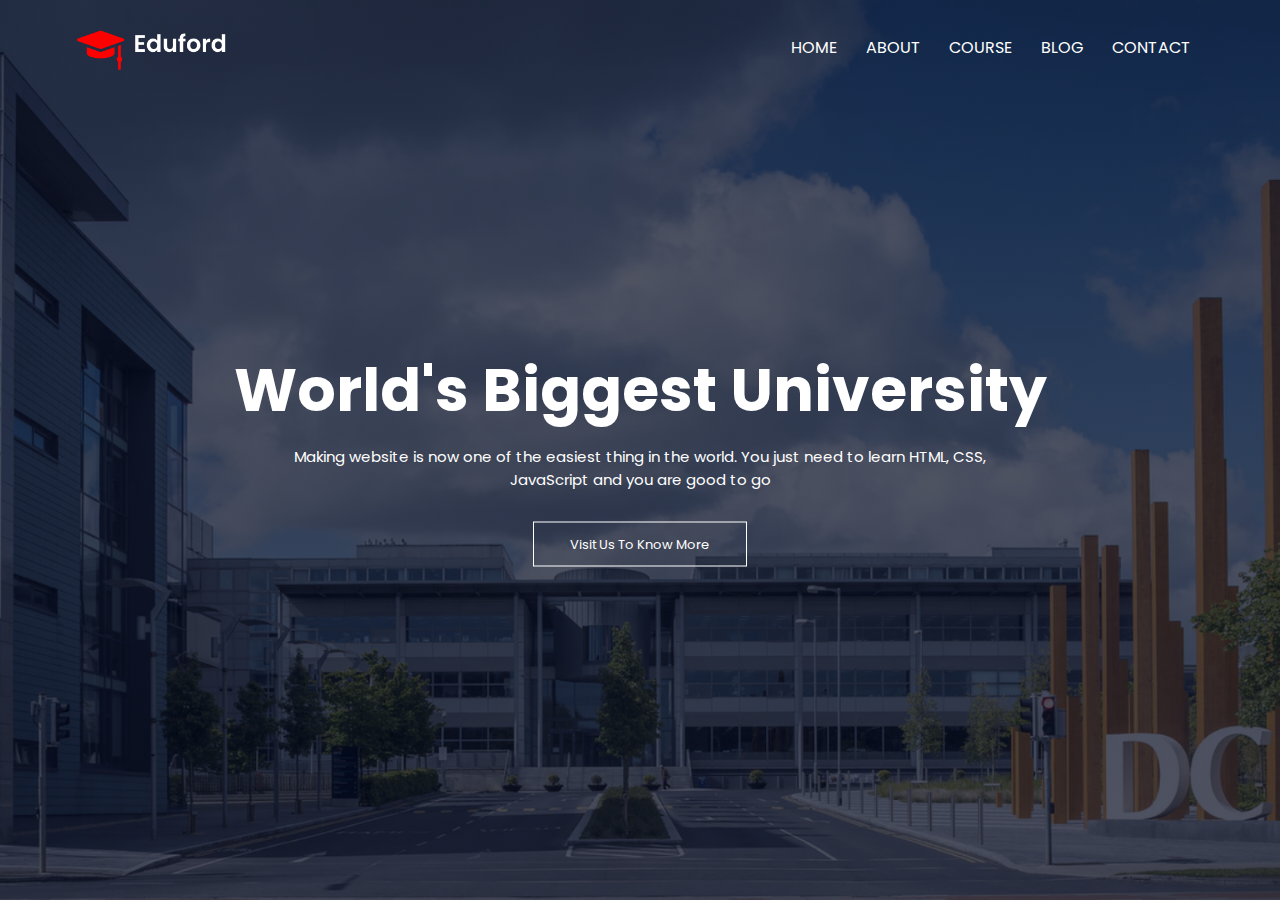
==== index.html @ 7cea9699 "1st commit" ====
<!DOCTYPE html>
<html lang="en">
<head>
  <meta charset="UTF-8">
  <meta name="viewport" content="width=device-width, initial-scale=1.0">
  <link rel="preconnect" href="https://fonts.googleapis.com">
<link rel="preconnect" href="https://fonts.gstatic.com" crossorigin>
<link href="https://fonts.googleapis.com/css2?family=Poppins:ital,wght@0,100;0,200;0,300;0,400;0,500;0,600;0,700;0,800;0,900;1,100;1,200;1,300;1,400;1,500;1,600;1,700;1,800;1,900&display=swap" rel="stylesheet">
<link rel="stylesheet" href="https://cdnjs.cloudflare.com/ajax/libs/font-awesome/6.5.1/css/all.min.css" integrity="sha512-DTOQO9RWCH3ppGqcWaEA1BIZOC6xxalwEsw9c2QQeAIftl+Vegovlnee1c9QX4TctnWMn13TZye+giMm8e2LwA==" crossorigin="anonymous" referrerpolicy="no-referrer" />
  <link rel="stylesheet" href="style.css">
  <title>University</title>
</head>
<body>
  <section class="header">
    <nav>

      <img src="images/logo.png" alt="">
      <div class="nav-links">
        <i class="fa-solid fa-xmark" onclick="hideMenu()"></i>
        <ul>
          <li><a href="#">HOME</a></li>
          <li><a href="#">ABOUT</a></li>
          <li><a href="#">COURSE</a></li>
          <li><a href="#">BLOG</a></li>
          <li><a href="#">CONTACT</a></li>
        </ul>
      </div>
      <i class="fa-solid fa-bars" onclick="showMenu()"></i>
    </nav>
    <div class="text-box">
      <h1>World's Biggest University</h1>
      <p>Making website is now one of the easiest thing in the world. You just need to learn HTML, CSS, <br>
        JavaScript and you are good to go</p>
      <a href="" class="hero-btn">Visit Us To Know More</a>
    </div>
  </section>
  <script src="index.js"></script>
</body>
</html>
---- style.css ----
* {
  margin: 0;
  padding: 0;
  box-sizing: border-box;
  font-family: "Poppins", sans-serif;
}

.header {
  min-height: 100vh;
  width: 100%;
  background-image: linear-gradient(rgba(4,9,30,0.7),rgba(4,9,30,0.7)),url(images/banner.png);
  background-size: cover;
  background-position: center;
  position: relative;
}

nav {
  display: flex;
  align-items: center;
  justify-content: space-between;
  padding: 2% 6%;
}

nav img{
  width: 150px;
}

.nav-links{
  text-align: right;
  flex: 1;
}

.nav-links ul li{
  display: inline-block;
  list-style: none;
  padding: 9px 12px;
  position: relative;
}

.nav-links ul li a {
  color: #fff;
  text-decoration: none;
}

.nav-links ul li::after{
  content: '';
  background-color: rgb(175, 61, 16);
  height: 2.8px;
  width: 0%;
  margin: auto;
  display: block;
  transition: 0.6s;
}

.nav-links ul li:hover::after{
  width: 80%;
}

.text-box {
  color: #fff;
  position: absolute;
  width: 90%;
  text-align: center;
  top: 50%;
  left: 50%;
  transform: translate(-50%, -50%);
}

.text-box h1 {
  font-size: 60px;
}

.text-box p {
  margin: 10px 0 40px;
  font-size: 15px;
}

.hero-btn {
  border: 1px solid #fff;
  padding: 12px 36px;
  color: #fff;
  text-decoration: none;
  font-size: 13px;
  transition: 1s;
}

.hero-btn:hover {
  background-color: rgb(175, 61, 16);
  border: 1px solid rgb(175, 61, 16);
}

/* RESPONSIVE */

@media (max-width: 700px) {
  .tex-box h1{
    font-size: 2rem;
  }
  .nav-links {
    position: absolute;
    background-color: #384374da;
    width: 190px;
    height: 100vh;
    top: 0;
    right: -190px;
    text-align: left;
    z-index: 2;
  }
  nav .fa-solid {
    display: block;
    color: #fff;
    font-size: 22px;
    cursor: pointer;
    margin: 30px;
  }
  .nav-links ul {
    padding: 30px;
    text-align: center;
    justify-content: space-between;
  }
  .nav-links ul li {
    display: block;
  }
}
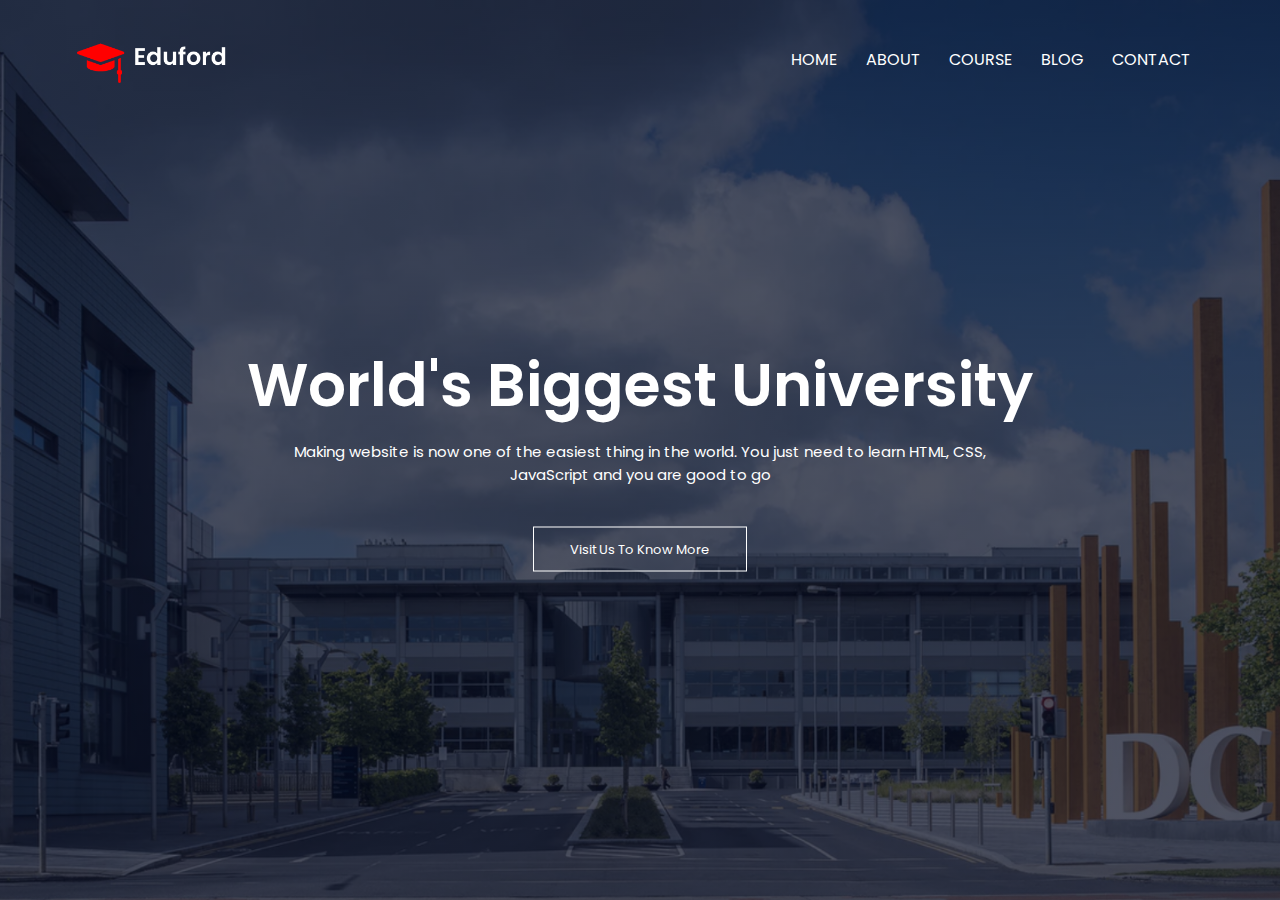
==== commit 0d50ba2a: "2nd commit" ====
--- a/index.html
+++ b/index.html
@@ -1,39 +1,51 @@
 <!DOCTYPE html>
 <html lang="en">
-<head>
-  <meta charset="UTF-8">
-  <meta name="viewport" content="width=device-width, initial-scale=1.0">
-  <link rel="preconnect" href="https://fonts.googleapis.com">
-<link rel="preconnect" href="https://fonts.gstatic.com" crossorigin>
-<link href="https://fonts.googleapis.com/css2?family=Poppins:ital,wght@0,100;0,200;0,300;0,400;0,500;0,600;0,700;0,800;0,900;1,100;1,200;1,300;1,400;1,500;1,600;1,700;1,800;1,900&display=swap" rel="stylesheet">
-<link rel="stylesheet" href="https://cdnjs.cloudflare.com/ajax/libs/font-awesome/6.5.1/css/all.min.css" integrity="sha512-DTOQO9RWCH3ppGqcWaEA1BIZOC6xxalwEsw9c2QQeAIftl+Vegovlnee1c9QX4TctnWMn13TZye+giMm8e2LwA==" crossorigin="anonymous" referrerpolicy="no-referrer" />
-  <link rel="stylesheet" href="style.css">
-  <title>University</title>
-</head>
-<body>
-  <section class="header">
-    <nav>
+  <head>
+    <meta charset="UTF-8" />
+    <meta name="viewport" content="width=device-width, initial-scale=1.0" />
+    <link rel="preconnect" href="https://fonts.googleapis.com" />
+    <link rel="preconnect" href="https://fonts.gstatic.com" crossorigin />
+    <link
+      href="https://fonts.googleapis.com/css2?family=Poppins:ital,wght@0,100;0,200;0,300;0,400;0,500;0,600;0,700;0,800;0,900;1,100;1,200;1,300;1,400;1,500;1,600;1,700;1,800;1,900&display=swap"
+      rel="stylesheet"
+    />
+    <link
+      rel="stylesheet"
+      href="https://cdnjs.cloudflare.com/ajax/libs/font-awesome/6.5.1/css/all.min.css"
+      integrity="sha512-DTOQO9RWCH3ppGqcWaEA1BIZOC6xxalwEsw9c2QQeAIftl+Vegovlnee1c9QX4TctnWMn13TZye+giMm8e2LwA=="
+      crossorigin="anonymous"
+      referrerpolicy="no-referrer"
+    />
+    <link rel="stylesheet" href="style.css" />
+    <title>University</title>
+  </head>
+  <body>
+    <section class="header">
+      <nav>
+        <img src="images/logo.png" alt="" class="logo" />
+        <div class="nav-links">
+          <i class="fa-solid fa-xmark" onclick="hideMenu()"></i>
+          <ul>
+            <li><a href="#">HOME</a></li>
+            <li><a href="#">ABOUT</a></li>
+            <li><a href="#">COURSE</a></li>
+            <li><a href="#">BLOG</a></li>
+            <li><a href="#">CONTACT</a></li>
+          </ul>
+        </div>
+        <i class="fa-solid fa-bars" onclick="showMenu()"></i>
+      </nav>
+      <div class="text-box">
+        <h1>World's Biggest University</h1>
+        <p>
+          Making website is now one of the easiest thing in the world. You just
+          need to learn HTML, CSS, <br />
+          JavaScript and you are good to go
+        </p>
+        <a href="#" class="hero-btn">Visit Us To Know More</a>
+      </div>
+    </section>
 
-      <img src="images/logo.png" alt="">
-      <div class="nav-links">
-        <i class="fa-solid fa-xmark" onclick="hideMenu()"></i>
-        <ul>
-          <li><a href="#">HOME</a></li>
-          <li><a href="#">ABOUT</a></li>
-          <li><a href="#">COURSE</a></li>
-          <li><a href="#">BLOG</a></li>
-          <li><a href="#">CONTACT</a></li>
-        </ul>
-      </div>
-      <i class="fa-solid fa-bars" onclick="showMenu()"></i>
-    </nav>
-    <div class="text-box">
-      <h1>World's Biggest University</h1>
-      <p>Making website is now one of the easiest thing in the world. You just need to learn HTML, CSS, <br>
-        JavaScript and you are good to go</p>
-      <a href="" class="hero-btn">Visit Us To Know More</a>
-    </div>
-  </section>
-  <script src="index.js"></script>
-</body>
-</html>+    <script src="index.js"></script>
+  </body>
+</html>
--- a/style.css
+++ b/style.css
@@ -6,11 +6,11 @@
 }
 
 .header {
-  min-height: 100vh;
+  height: 100vh;
   width: 100%;
-  background-image: linear-gradient(rgba(4,9,30,0.7),rgba(4,9,30,0.7)),url(images/banner.png);
+  background-image:linear-gradient(rgba(4, 9, 30, 0.7),rgba(4, 9, 30, 0.7)),url(images/banner.png);
+  background-position: center;
   background-size: cover;
-  background-position: center;
   position: relative;
 }
 
@@ -18,16 +18,16 @@
   display: flex;
   align-items: center;
   justify-content: space-between;
-  padding: 2% 6%;
+  padding: 3% 6%;
 }
 
-nav img{
+.logo {
   width: 150px;
 }
 
-.nav-links{
+.nav-links {
+  flex: 1;
   text-align: right;
-  flex: 1;
 }
 
 .nav-links ul li{
@@ -42,9 +42,9 @@
   text-decoration: none;
 }
 
-.nav-links ul li::after{
+.nav-links ul li::after {
   content: '';
-  background-color: rgb(175, 61, 16);
+  background-color: rgb(238, 46, 12);
   height: 2.8px;
   width: 0%;
   margin: auto;
@@ -52,31 +52,32 @@
   transition: 0.6s;
 }
 
-.nav-links ul li:hover::after{
+.nav-links ul li:hover::after {
   width: 80%;
 }
 
 .text-box {
-  color: #fff;
-  position: absolute;
+  text-align: center;
   width: 90%;
-  text-align: center;
   top: 50%;
   left: 50%;
   transform: translate(-50%, -50%);
+  position: absolute;
+  color: #fff;
 }
 
 .text-box h1 {
   font-size: 60px;
+  font-weight: 600;
 }
 
 .text-box p {
-  margin: 10px 0 40px;
+  margin: 10px 0 50px;
   font-size: 15px;
 }
 
 .hero-btn {
-  border: 1px solid #fff;
+  border: solid 1px #fff;
   padding: 12px 36px;
   color: #fff;
   text-decoration: none;
@@ -85,12 +86,11 @@
 }
 
 .hero-btn:hover {
-  background-color: rgb(175, 61, 16);
-  border: 1px solid rgb(175, 61, 16);
+  border: 1px solid rgb(238, 46, 12);
+  background-color: rgb(238, 46, 12);
 }
 
 /* RESPONSIVE */
-
 @media (max-width: 700px) {
   .tex-box h1{
     font-size: 2rem;
@@ -107,7 +107,7 @@
   }
   nav .fa-solid {
     display: block;
-    color: #fff;
+    color: #ffffff;
     font-size: 22px;
     cursor: pointer;
     margin: 30px;
@@ -120,4 +120,4 @@
   .nav-links ul li {
     display: block;
   }
-}+}
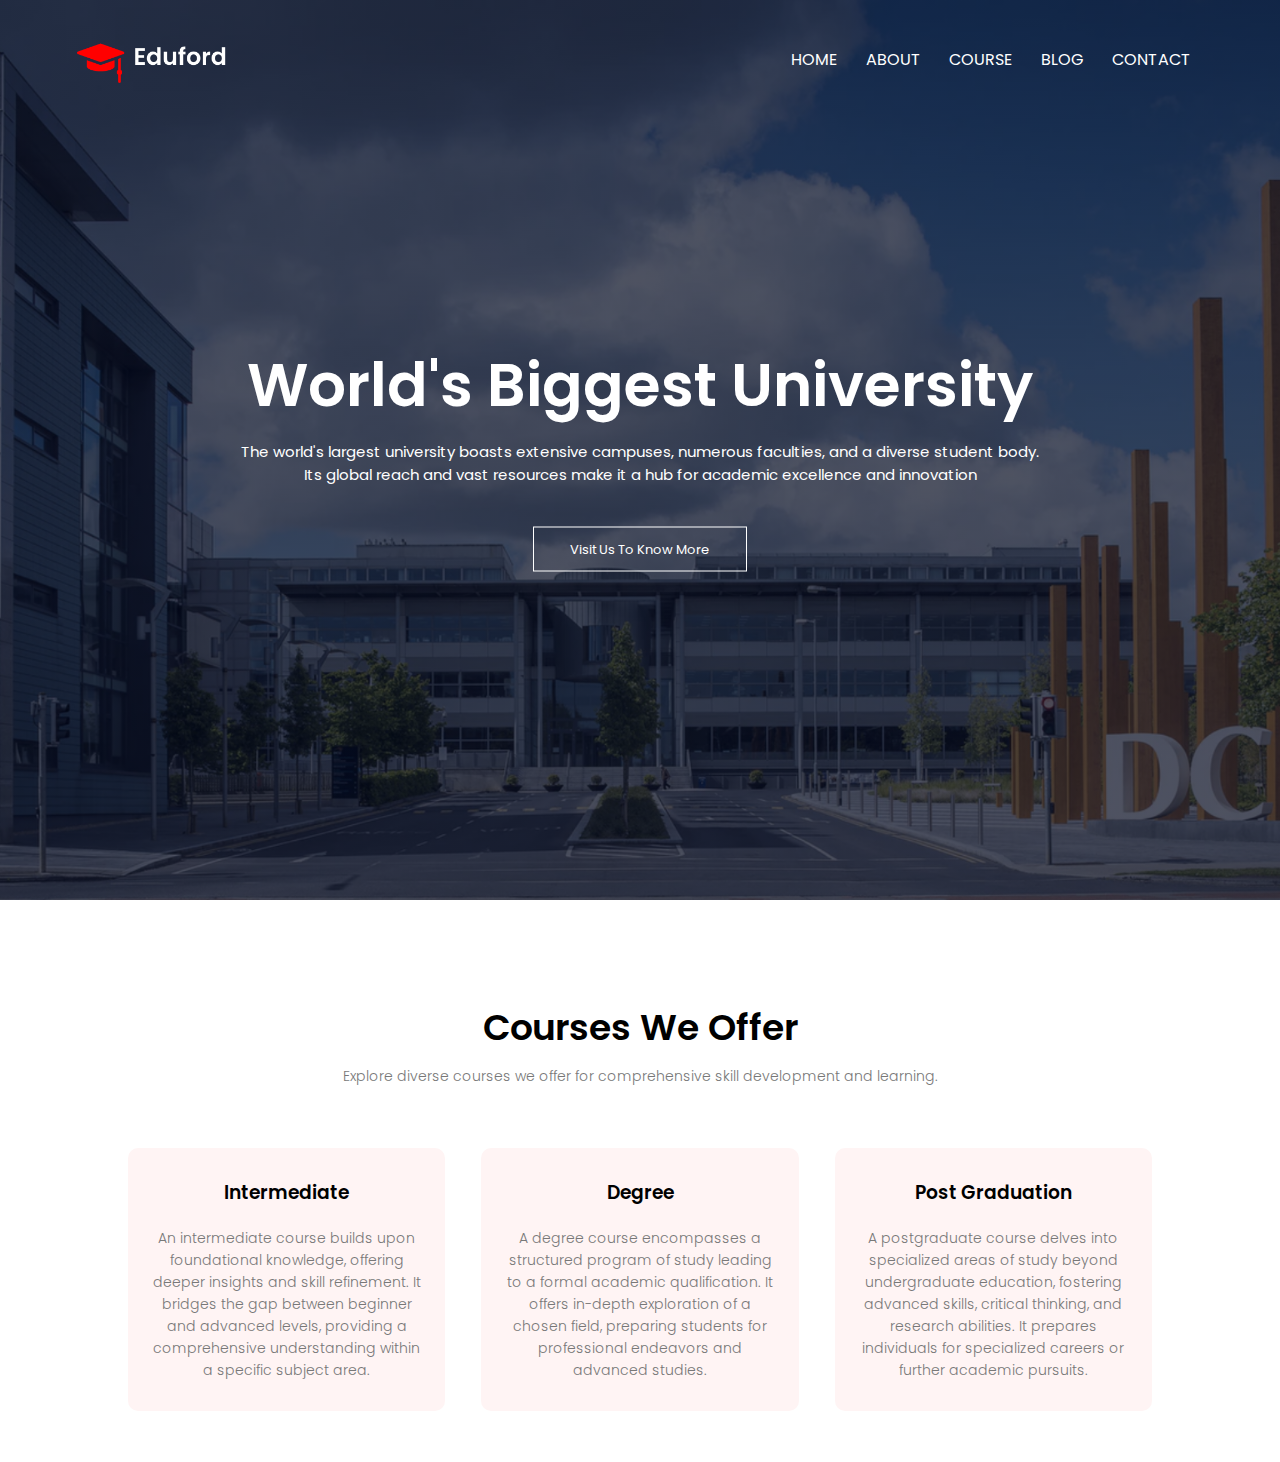
==== commit d2070b31: "3rd commit" ====
--- a/index.html
+++ b/index.html
@@ -38,11 +38,28 @@
       <div class="text-box">
         <h1>World's Biggest University</h1>
         <p>
-          Making website is now one of the easiest thing in the world. You just
-          need to learn HTML, CSS, <br />
-          JavaScript and you are good to go
-        </p>
+          The world's largest university boasts extensive campuses, numerous faculties, and a diverse student body. <br> Its global reach and vast resources make it a hub for academic excellence and innovation</p>
         <a href="#" class="hero-btn">Visit Us To Know More</a>
+      </div>
+    </section>
+    <section class="course">
+      <h1>Courses We Offer</h1>
+      <p>Explore diverse courses we offer for comprehensive skill development and learning.</p>
+
+      <div class="row">
+        <div class="course-column">
+          <h3>Intermediate</h3>
+          <p>
+            An intermediate course builds upon foundational knowledge, offering deeper insights and skill refinement. It bridges the gap between beginner and advanced levels, providing a comprehensive understanding within a specific subject area.</p>
+        </div>
+        <div class="course-column">
+          <h3>Degree</h3>
+          <p>A degree course encompasses a structured program of study leading to a formal academic qualification. It offers in-depth exploration of a chosen field, preparing students for professional endeavors and advanced studies.</p>
+        </div>
+        <div class="course-column">
+          <h3>Post Graduation</h3>
+          <p>A postgraduate course delves into specialized areas of study beyond undergraduate education, fostering advanced skills, critical thinking, and research abilities. It prepares individuals for specialized careers or further academic pursuits.</p>
+        </div>
       </div>
     </section>
 
--- a/style.css
+++ b/style.css
@@ -90,7 +90,11 @@
   background-color: rgb(238, 46, 12);
 }
 
-/* RESPONSIVE */
+nav .fa-solid {
+  display: none;
+}
+
+/* HEADER RESPONSIVE */
 @media (max-width: 700px) {
   .tex-box h1{
     font-size: 2rem;
@@ -121,3 +125,61 @@
     display: block;
   }
 }
+
+
+/* COURSE */
+
+.course {
+  width: 80%;
+  margin: auto;
+  text-align: center;
+  padding-top: 100px;
+}
+
+.course h1 {
+  font-size: 36px;
+  font-weight: 600;
+}
+
+.course p {
+  color: rgb(120, 120, 120);
+  font-size: 14px;
+  font-weight: 300;
+  line-height: 22px;
+  padding: 10px;
+}
+
+.row {
+  margin-top: 5%;
+  display: flex;
+  justify-content: space-between;
+}
+
+.course-column {
+  flex-basis: 31%;
+  background: rgb(255, 244, 244);
+  border-radius: 10px;
+  margin-bottom: 5%;
+  padding: 20px 12px;
+  box-sizing: border-box;
+  transition: 0.6s;
+}
+
+h3 {
+  text-align: center;
+  font-weight: 600;
+  margin: 10px 0;
+}
+
+.course-column:hover {
+  box-shadow: 0 0 20px 0px rgba(0, 0, 0, 0.2);
+  cursor: pointer;
+}
+
+/* COURSE RESPONSIVE */
+
+@media (max-width: 700px) {
+  .row {
+    flex-direction: column;
+  }
+}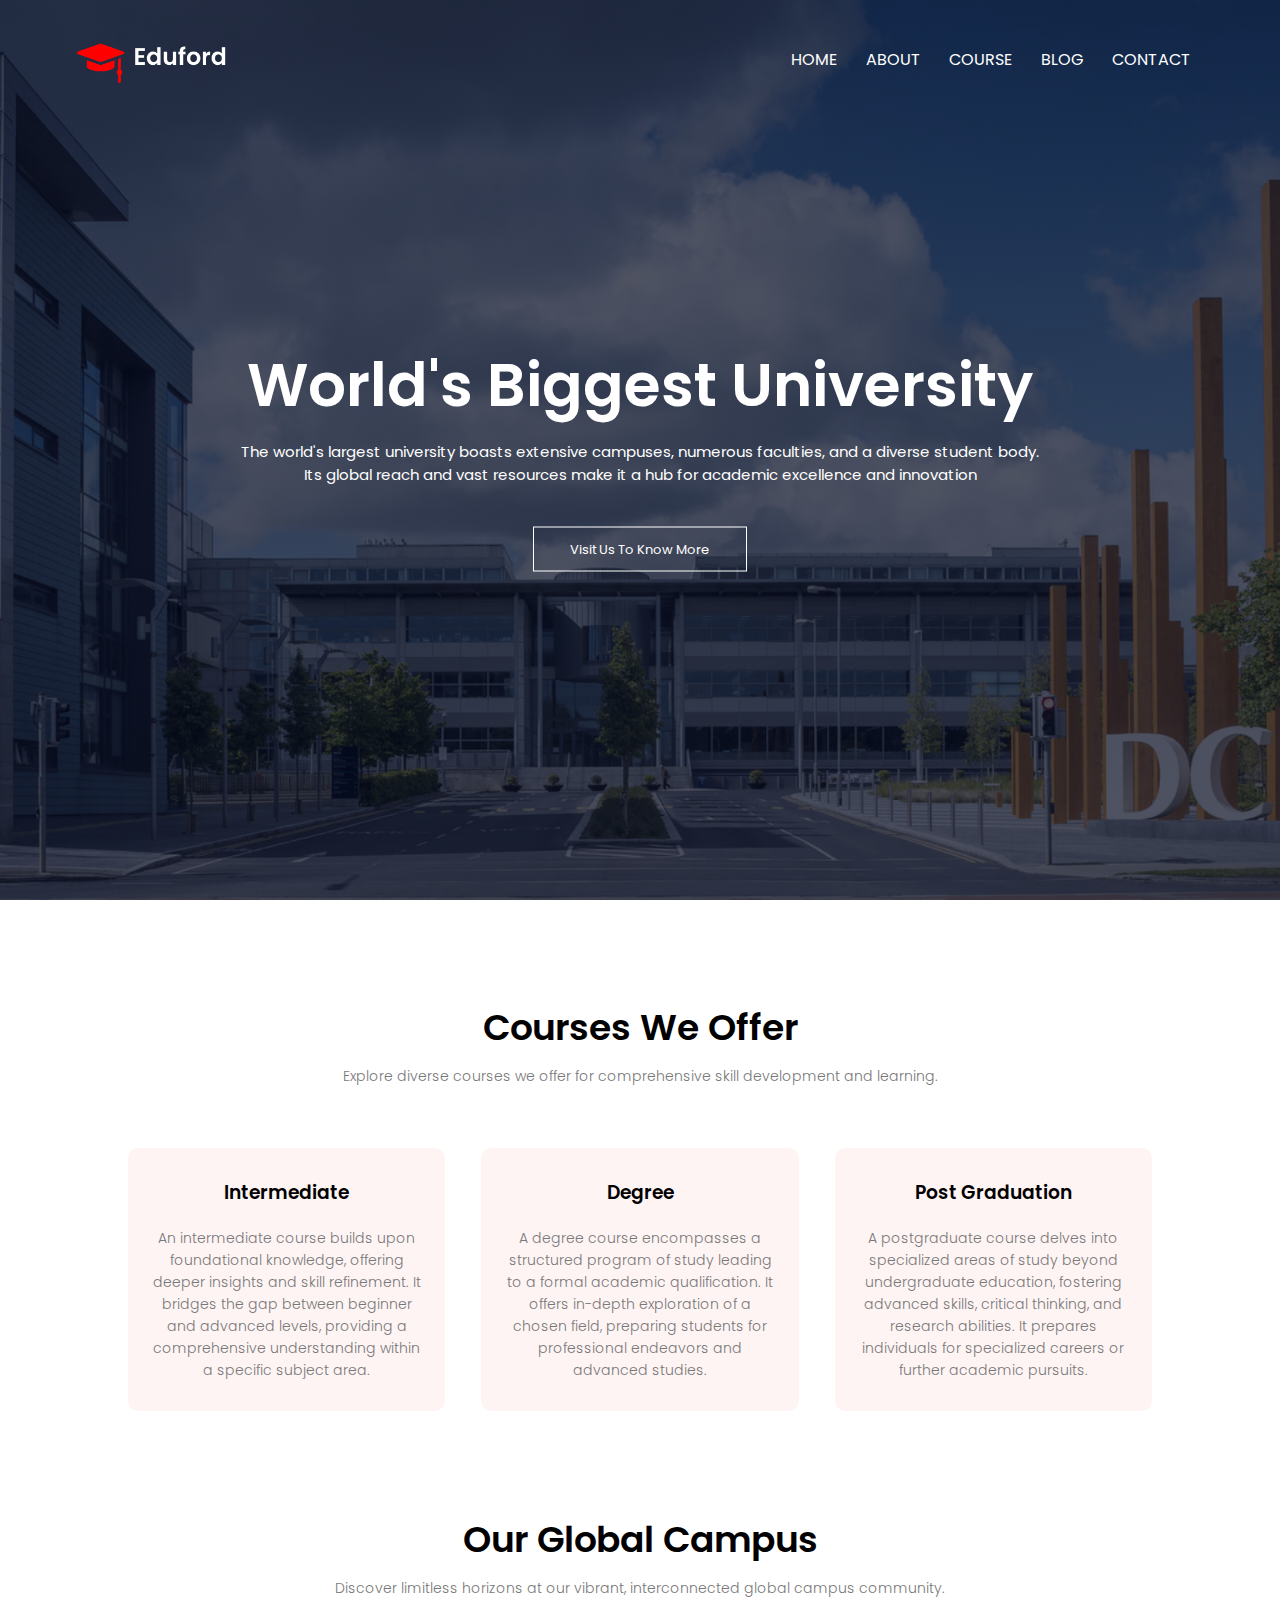
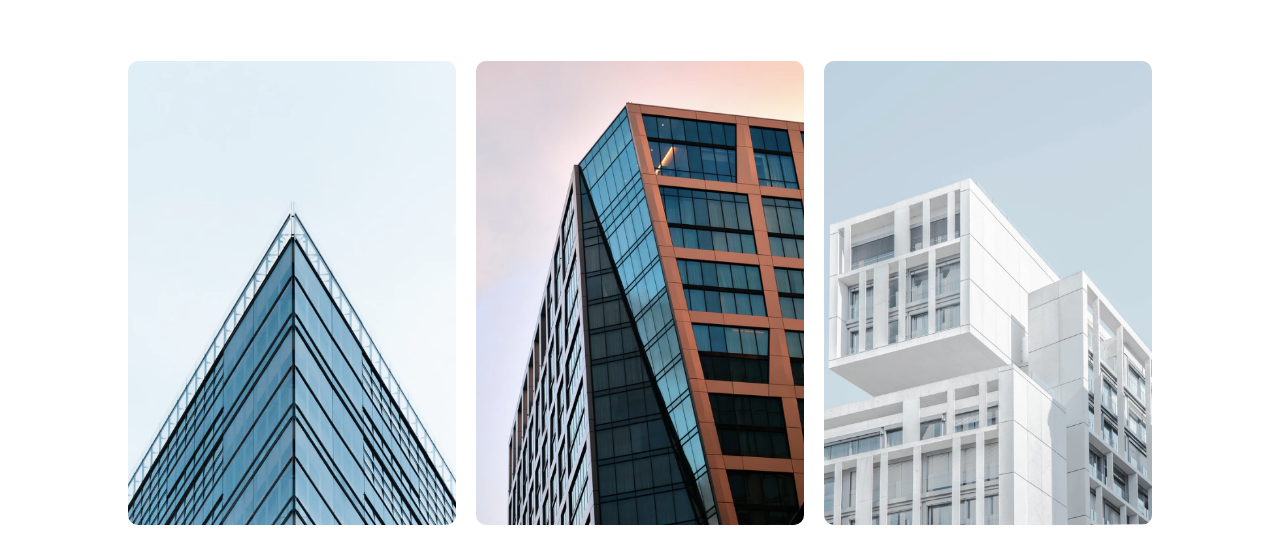
==== commit b506c7da: "4th commit" ====
--- a/index.html
+++ b/index.html
@@ -62,6 +62,31 @@
         </div>
       </div>
     </section>
+    <section class="campus">
+      <h1> Our Global Campus</h1>
+      <p>Discover limitless horizons at our vibrant, interconnected global campus community.</p>
+
+      <div class="row">
+        <div class="campus-column">
+          <img src="images/london.png" alt="">
+          <div class="layer">
+            <h3>LONDON</h3>
+          </div>
+        </div>
+        <div class="campus-column">
+          <img src="images/newyork.png" alt="">
+          <div class="layer">
+            <h3>NEW YORK</h3>
+          </div>
+        </div>
+        <div class="campus-column">
+          <img src="images/washington.png" alt="">
+          <div class="layer">
+            <h3>TORONTO</h3>
+          </div>
+        </div>
+      </div>  
+    </section>
 
     <script src="index.js"></script>
   </body>
--- a/style.css
+++ b/style.css
@@ -182,4 +182,71 @@
   .row {
     flex-direction: column;
   }
+}
+
+/* CAMPUS */
+
+.campus {
+  width: 80%;
+  margin: auto;
+  text-align: center;
+  padding-top: 50px;
+}
+
+.campus h1 {
+  font-size: 36px;
+  font-weight: 600;
+}
+
+.campus p {
+  color: rgb(120, 120, 120);
+  font-size: 14px;
+  font-weight: 300;
+  line-height: 22px;
+  padding: 10px;
+}
+
+.campus-column {
+  flex-basis: 32%;
+  border-radius: 10px;
+  margin-bottom: 30px;
+  position: relative;
+  overflow: hidden;
+}
+
+.campus-column img {
+  width: 100%;
+  display: block;
+}
+
+.layer {
+  background: transparent;
+  height: 100%;
+  width: 100%;
+  position: absolute;
+  top: 0;
+  left: 0;
+  transition: 0.7s;
+}
+
+.layer h3 {
+  width: 100%;
+  font-weight: 500;
+  color: #fff;
+  font-size: 26px;
+  bottom: 0;
+  left: 50%;
+  transform: translateX(-50%);
+  position: absolute;
+  transition: 0.7s;
+  opacity: 0;
+}
+
+.layer:hover {
+  background: rgba(207, 24, 24, 0.555);
+  cursor: pointer;
+}
+.layer:hover h3 {
+  bottom: 49%;
+  opacity: 3;
 }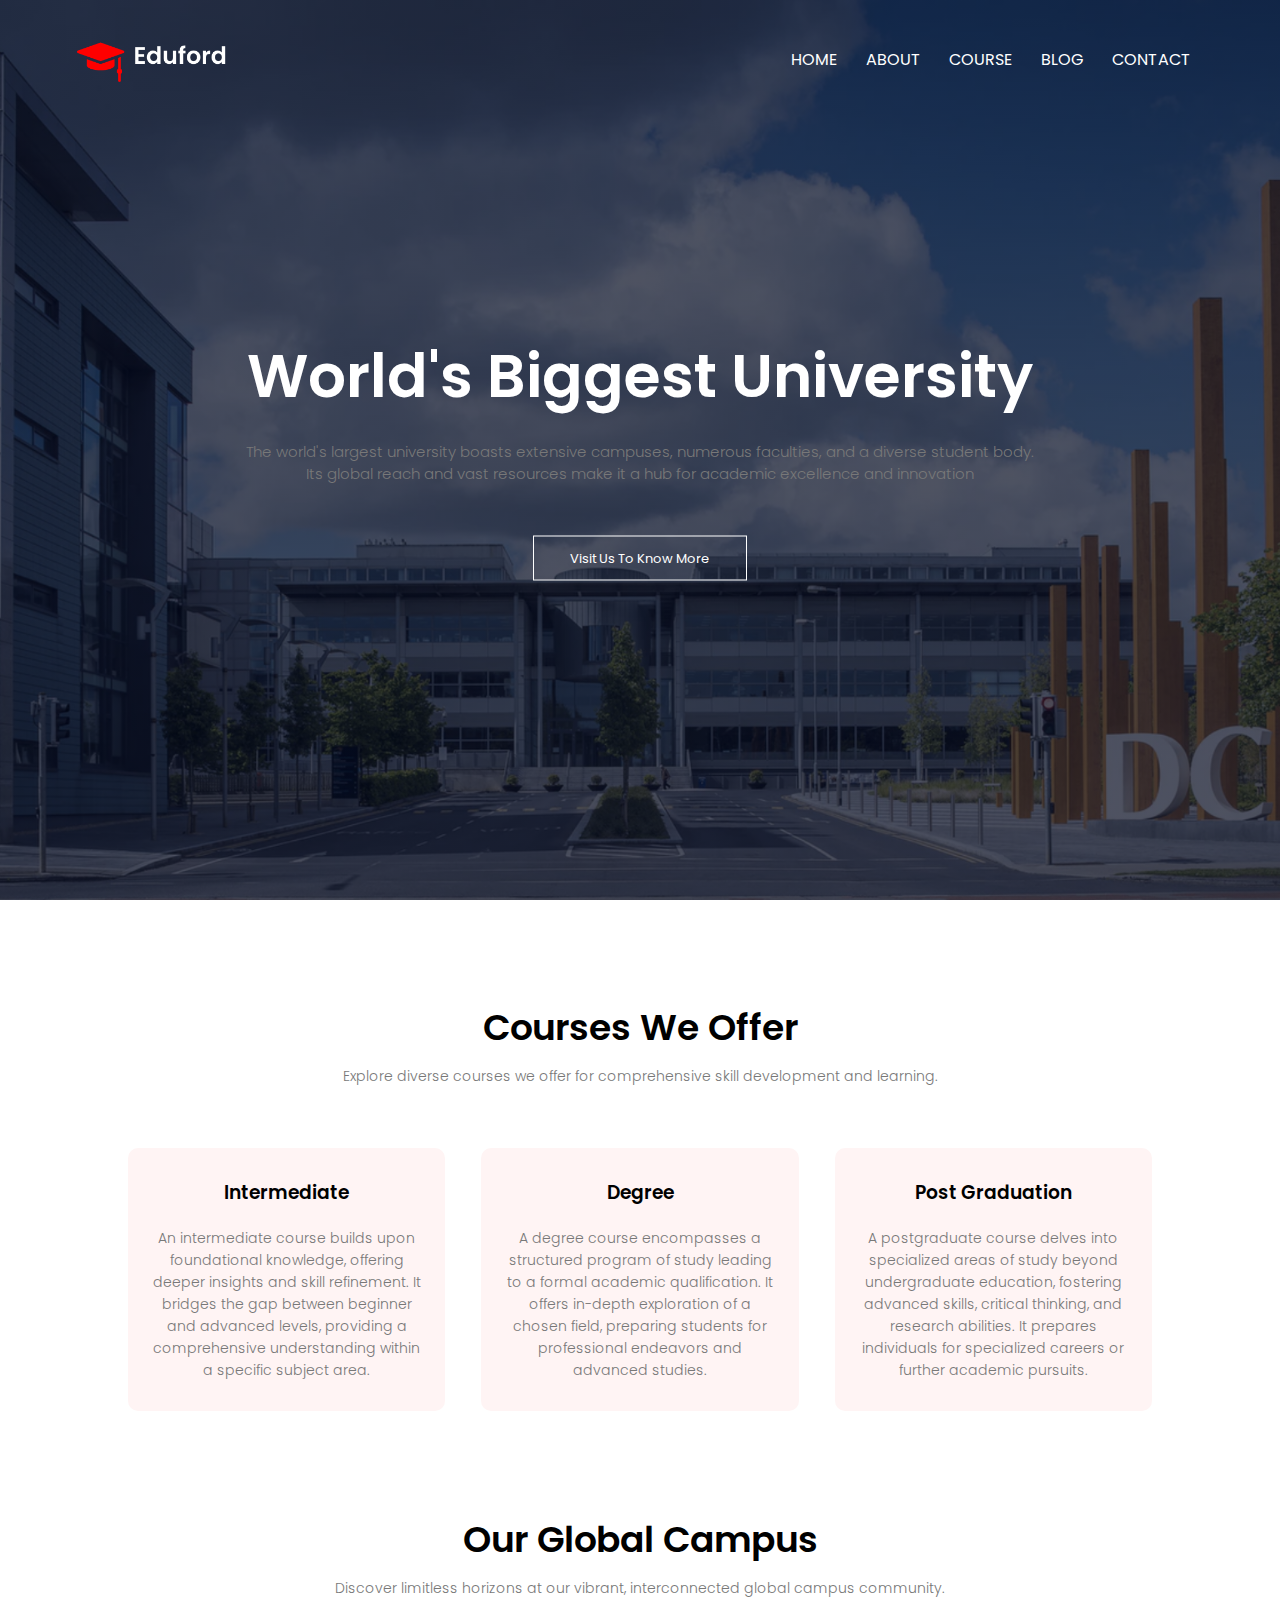
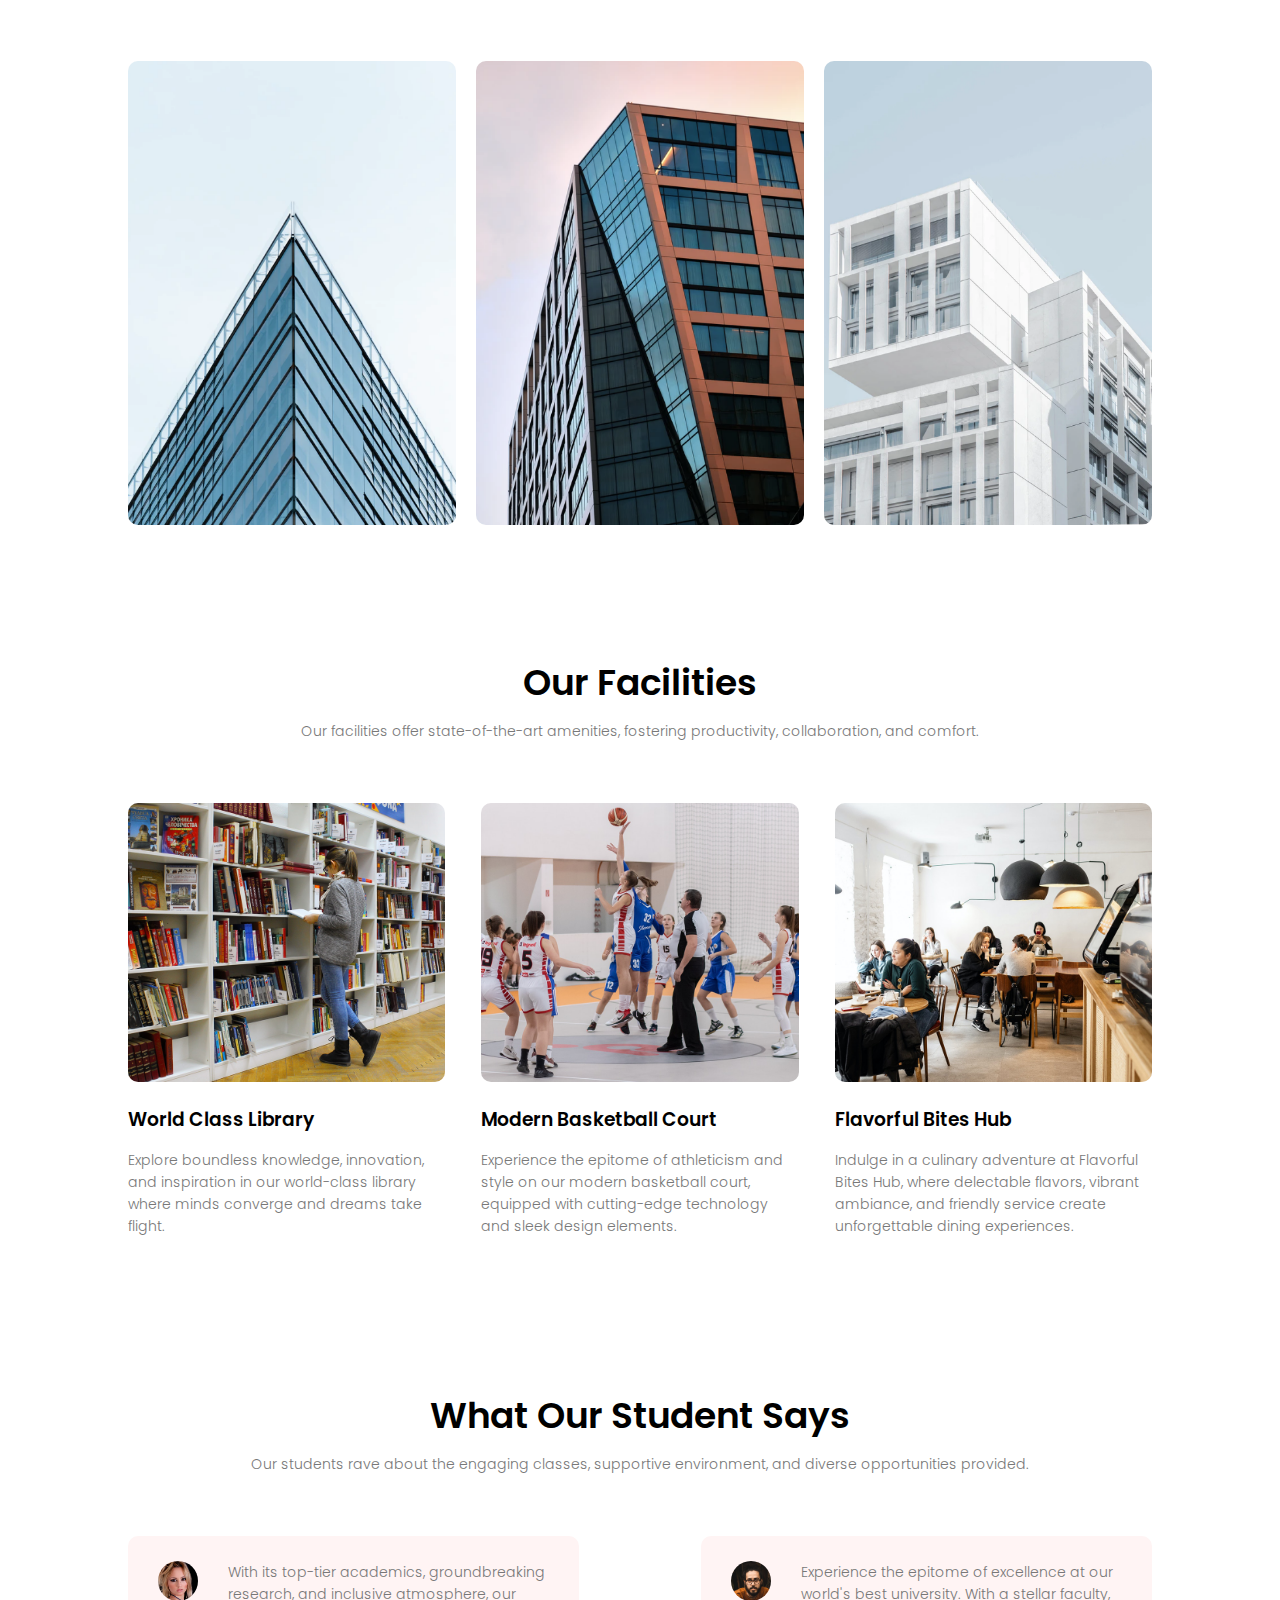
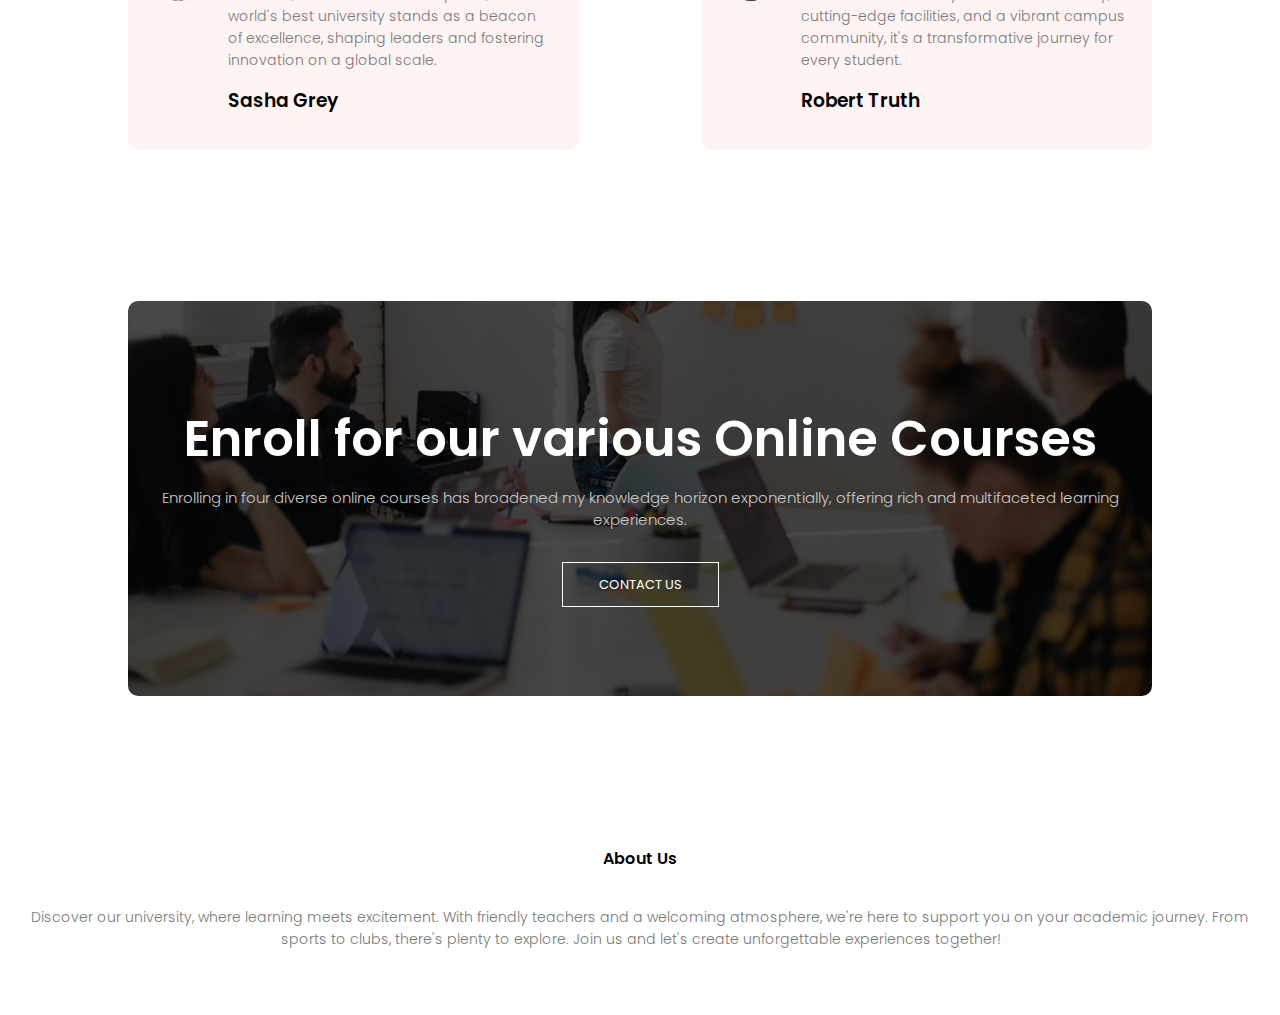
==== commit 37bd4e02: "5th commit" ====
--- a/index.html
+++ b/index.html
@@ -87,6 +87,76 @@
         </div>
       </div>  
     </section>
+    <section class="facilities">
+      <h1>Our Facilities</h1>
+      <p>Our facilities offer state-of-the-art amenities, fostering productivity, collaboration, and comfort.</p>
+
+      <div class="row">
+        <div class="facilities-column">
+          <img src="images/library.png" alt="">
+          <h3>World Class Library</h3>
+          <p>Explore boundless knowledge, innovation, and inspiration in our world-class library where minds converge and dreams take flight.</p>
+        </div>
+        <div class="facilities-column">
+          <img src="images/basketball.png" alt="">
+          <h3>Modern Basketball Court</h3>
+          <p>
+            Experience the epitome of athleticism and style on our modern basketball court, equipped with cutting-edge technology and sleek design elements.</p>
+        </div>
+        <div class="facilities-column">
+          <img src="images/cafeteria.png" alt="">
+          <h3>Flavorful Bites Hub</h3>
+          <p>Indulge in a culinary adventure at Flavorful Bites Hub, where delectable flavors, vibrant ambiance, and friendly service create unforgettable dining experiences.</p>
+        </div>
+      </div>
+    </section>
+    <section class="testimonials">
+      <h1>What Our Student Says</h1>
+      <p>Our students rave about the engaging classes, supportive environment, and diverse opportunities provided.</p>
+
+      <div class="row">
+        <div class="testimonials-column">
+          <img src="images/user1.jpg" alt="">
+          <div>
+            <p>With its top-tier academics, groundbreaking research, and inclusive atmosphere, our world's best university stands as a beacon of excellence, shaping leaders and fostering innovation on a global scale.</p>
+            <h3>Sasha Grey</h3>
+            <i id="fa" class="fa-solid fa-star"></i>
+            <i id="fa"  class="fa-solid fa-star"></i>
+            <i id="fa"  class="fa-solid fa-star"></i>
+            <i id="fa"  class="fa-solid fa-star"></i>
+            <i id="fa"  class="fa-regular fa-star"></i>
+          </div>
+        </div>
+        <div class="testimonials-column">
+          <img src="images/user2.jpg" alt="">
+          <div>
+            <p>Experience the epitome of excellence at our world's best university. With a stellar faculty, cutting-edge facilities, and a vibrant campus community, it's a transformative journey for every student.</p>
+            <h3>Robert Truth</h3>
+            <i id="fa"  class="fa-solid fa-star"></i>
+            <i id="fa"  class="fa-solid fa-star"></i>
+            <i id="fa"  class="fa-solid fa-star"></i>
+            <i id="fa"  class="fa-solid fa-star"></i>
+            <i id="fa"  class="fa-solid fa-star-half-stroke"></i>
+          </div>
+        </div>
+      </div>
+    </section>
+    <section class="cta">
+      <h1>Enroll for our various Online Courses</h1>
+      <p>Enrolling in four diverse online courses has broadened my knowledge horizon exponentially, offering rich and multifaceted learning experiences.</p>
+      <a class="hero-btn" href="#">CONTACT US</a>
+    </section>
+    <section class="footer">
+      <h4>About Us</h4>
+      <p>Discover our university, where learning meets excitement. With friendly teachers and a welcoming atmosphere, we're here to support you on your academic journey. From sports to clubs, there's plenty to explore. Join us and let's create unforgettable experiences together!</p>
+
+      <div class="icons">
+        <i id="fa1" class="fa-brands fa-x-twitter"></i>
+        <i id="fa1" class="fa-brands fa-facebook-f"></i>
+        <i id="fa1" class="fa-brands fa-instagram"></i>
+        <i id="fa1" class="fa-regular fa-envelope"></i>
+      </div>
+    </section>
 
     <script src="index.js"></script>
   </body>
--- a/style.css
+++ b/style.css
@@ -42,17 +42,17 @@
   text-decoration: none;
 }
 
-.nav-links ul li::after {
-  content: '';
+.nav-links ul li a::after {
+  content: "";
   background-color: rgb(238, 46, 12);
-  height: 2.8px;
+  height: 2px;
   width: 0%;
   margin: auto;
   display: block;
   transition: 0.6s;
 }
 
-.nav-links ul li:hover::after {
+.nav-links ul li a:hover::after {
   width: 80%;
 }
 
@@ -82,7 +82,7 @@
   color: #fff;
   text-decoration: none;
   font-size: 13px;
-  transition: 1s;
+  transition: 0.6s;
 }
 
 .hero-btn:hover {
@@ -100,14 +100,15 @@
     font-size: 2rem;
   }
   .nav-links {
-    position: absolute;
-    background-color: #384374da;
+    position: fixed;
+    background-color: #2c3352da;
     width: 190px;
     height: 100vh;
     top: 0;
     right: -190px;
     text-align: left;
     z-index: 2;
+    transition: 0.5s;
   }
   nav .fa-solid {
     display: block;
@@ -136,12 +137,12 @@
   padding-top: 100px;
 }
 
-.course h1 {
+h1 {
   font-size: 36px;
   font-weight: 600;
 }
 
-.course p {
+p {
   color: rgb(120, 120, 120);
   font-size: 14px;
   font-weight: 300;
@@ -249,4 +250,139 @@
 .layer:hover h3 {
   bottom: 49%;
   opacity: 3;
+}
+
+/* FACILITIES */
+
+.facilities {
+  width: 80%;
+  margin: auto;
+  text-align: center;
+  padding-top: 100px;
+}
+
+.facilities-column {
+  flex-basis: 31%;
+  border-radius: 10px;
+  margin-bottom: 5%;
+  text-align: left;
+}
+
+.facilities-column img {
+  overflow: hidden;
+  width: 100%;
+  border-radius: 10px;
+}
+
+.facilities-column p {
+  padding: 0;
+}
+
+.facilities-column h3 {
+  margin-top: 16px;
+  margin-bottom: 15px;
+  text-align: left;
+}
+
+/* TESTIMONIALS */
+
+.testimonials {
+  width: 80%;
+  margin: auto;
+  padding-top: 100px;
+  text-align: center;
+}
+
+.testimonials-column {
+  flex-basis: 44%;
+  border-radius: 10px;
+  margin-bottom: 5%;
+  text-align: left;
+  background: rgb(255, 244, 244);
+  padding: 25px;
+  cursor: pointer;
+  display: flex;
+}
+
+.testimonials-column img {
+  height: 40px;
+  margin-left: 5px;
+  margin-right: 30px;
+  border-radius: 50%;
+}
+
+.testimonials-column p {
+  padding: 0;
+}
+
+.testimonials-column h3 {
+  margin-top: 15px;
+  text-align: left;
+}
+
+.testimonials-column #fa {
+  color: #f4433f;
+}
+
+/* TESTIMONIALS RESPONSIVE */
+
+@media (max-width: 700px) {
+  .testimonials-column img {
+    margin-left: 0px;
+    margin-right: 15px;
+  }  
+}
+
+/* CALL TO ACTION (CTA) */
+
+.cta {
+  margin: 100px auto;
+  width: 80%;
+  background-image:linear-gradient(rgba(0,0,0,0.7),rgba(0,0,0,0.7)),url(images/banner2.jpg);
+  background-position: center;
+  background-size: cover;
+  border-radius: 10px;
+  text-align: center;
+  padding: 100px 0;
+}
+
+.cta p {
+  color: rgb(201, 201, 201);
+  font-size: 15px;
+  margin-bottom: 30px;
+}
+
+.cta h1 {
+  color: #fff;
+  font-size: 50px;
+  font-weight: 600;
+}
+
+/* CTA RESPONSIVE */
+
+@media (max-width: 700px) {
+  .cta h1 {
+    font-size: 30px;
+  }
+}
+
+/* FOOTER */
+
+.footer {
+  width: 100%;
+  text-align: center;
+  padding: 30px 0;
+}
+
+.footer h4 {
+  margin-bottom: 25px;
+  margin-top: 20px;
+  font-weight: 600;
+}
+
+.icons #fa1 {
+  color: #f44336;
+  margin: 0 13px;
+  cursor: pointer;
+  padding: 18px 0;
 }